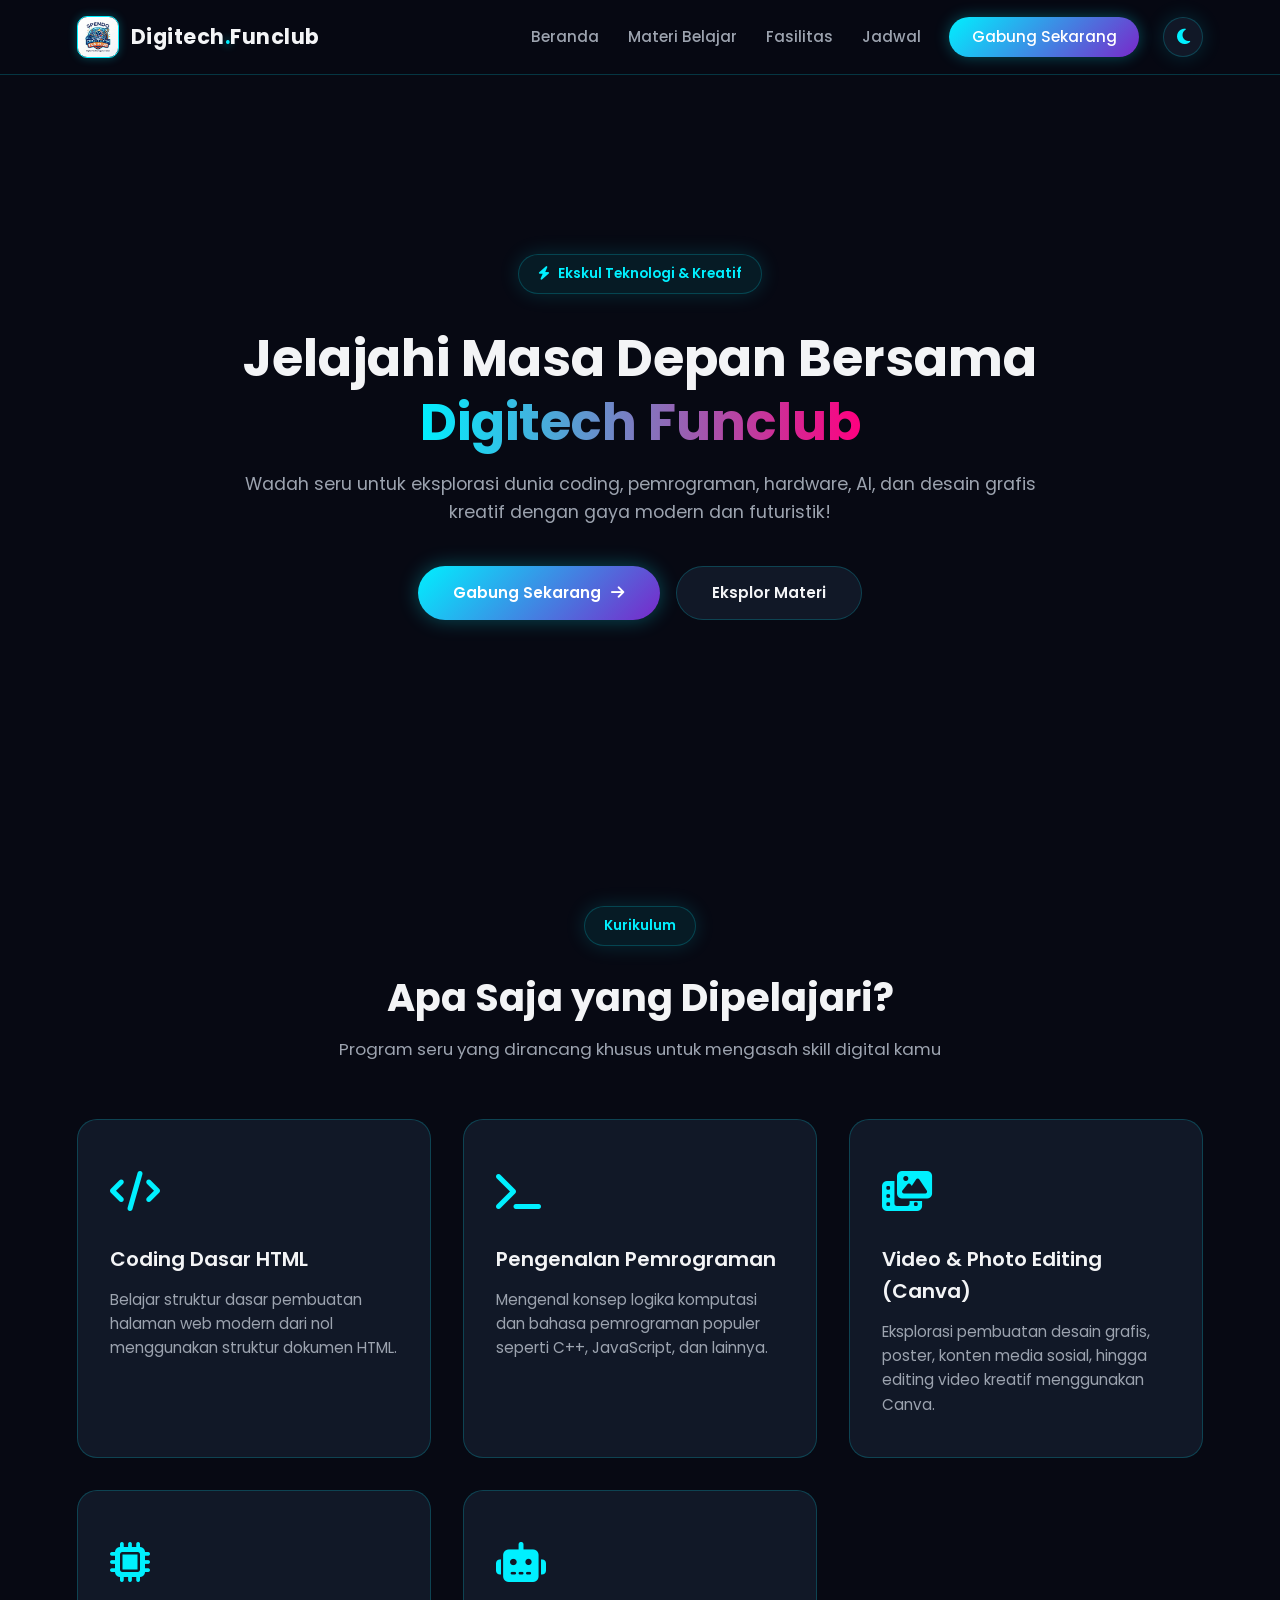
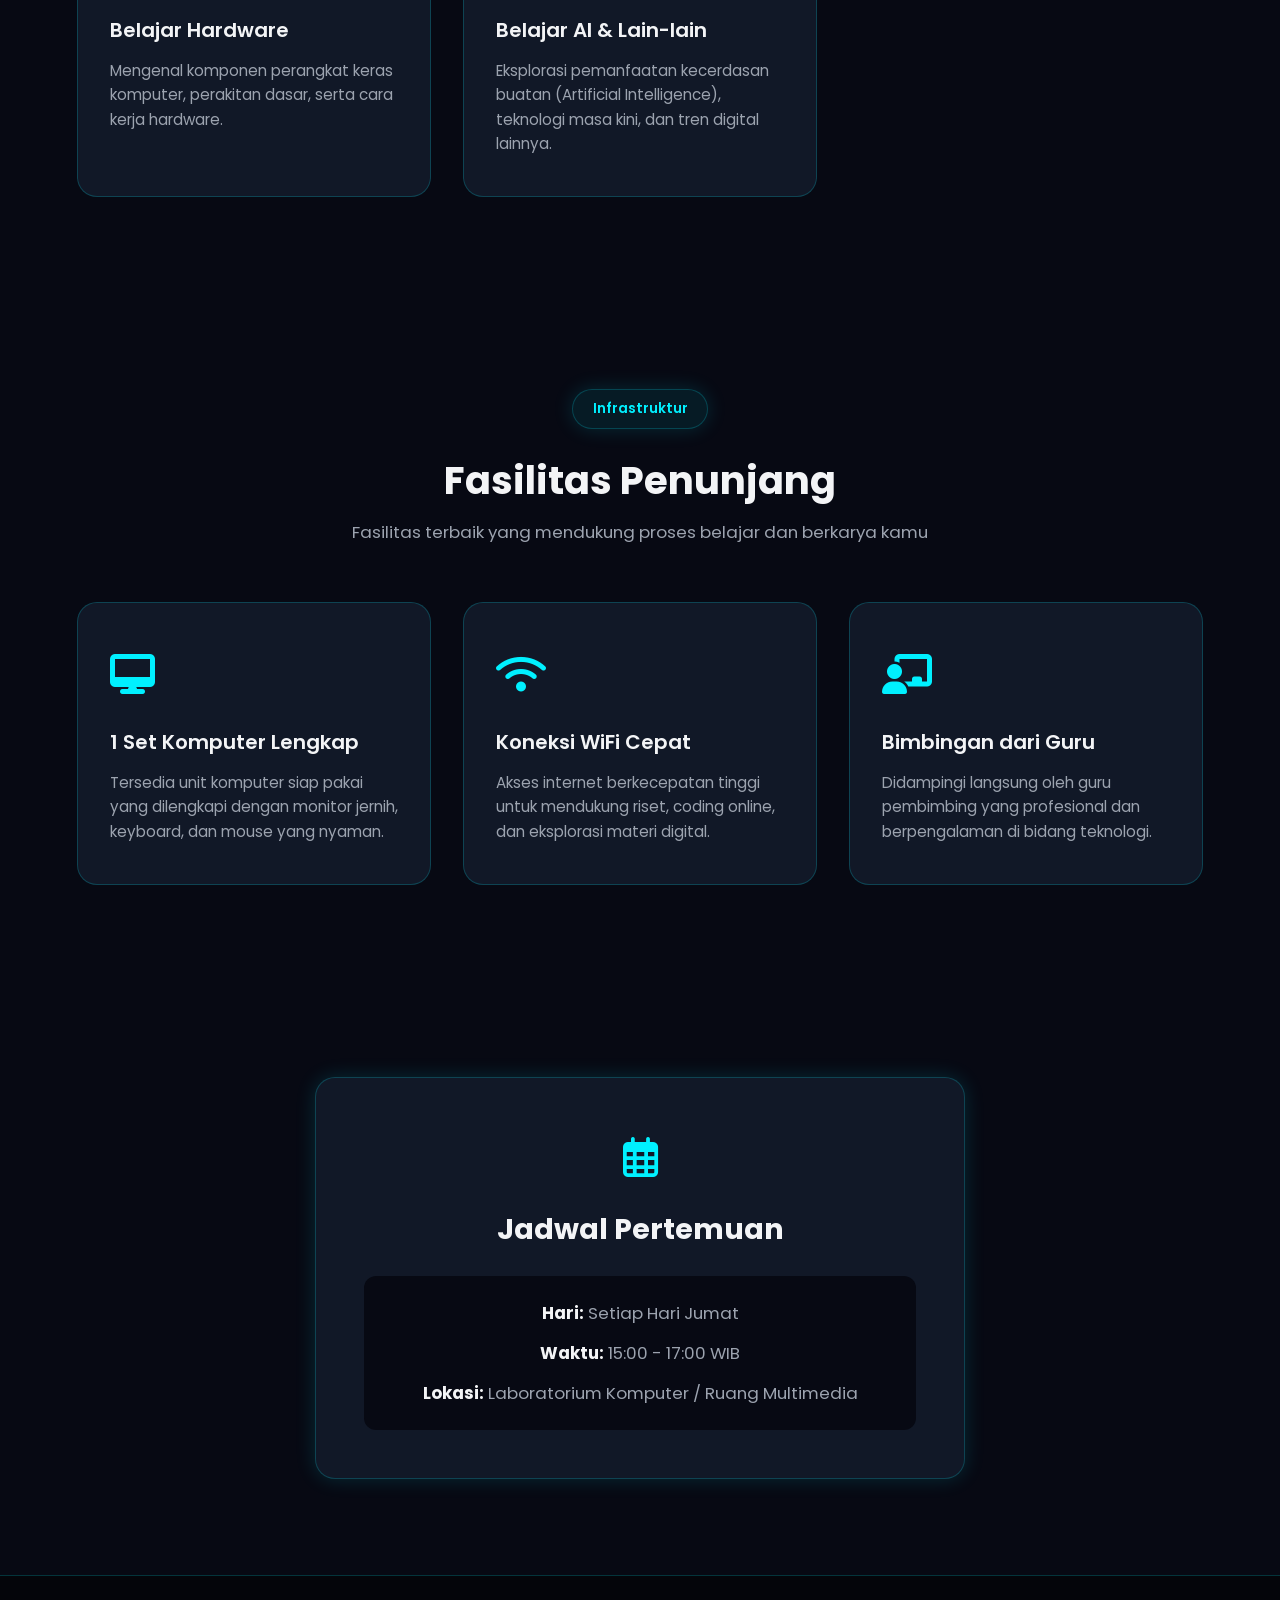
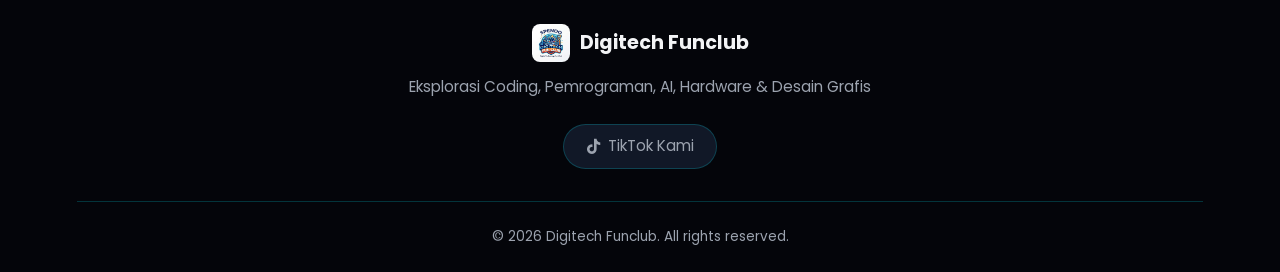
==== index.html @ d25e2eb1 "Update index.html" ====
<!DOCTYPE html>
<html lang="id">
<head>
    <meta charset="UTF-8">
    <meta name="viewport" content="width=device-width, initial-scale=1.0">
    <title>Digitech Funclub - Ekstrakurikuler Teknologi & Desain</title>

    <!-- Favicon (Logo Tab Browser) -->
    <link rel="icon" type="image/jpeg" href="logo.jpg">

    <!-- Open Graph Meta Tags -->
    <meta property="og:title" content="Digitech Funclub - Ekskul Teknologi & Desain">
    <meta property="og:description" content="Wadah seru untuk eksplorasi dunia coding, pemrograman, hardware, AI, dan desain grafis kreatif.">
    <meta property="og:image" content="logo.jpg">
    <meta property="og:type" content="website">

    <link rel="stylesheet" href="style.css">
    <!-- Google Fonts & Font Awesome Icons -->
    <link href="https://fonts.googleapis.com/css2?family=Poppins:wght@300;400;600;700&display=swap" rel="stylesheet">
    <link rel="stylesheet" href="https://cdnjs.cloudflare.com/ajax/libs/font-awesome/6.4.0/css/all.min.css">
</head>
<body class="theme-dark">

    <!-- Header / Navbar -->
    <header class="navbar">
        <div class="logo-container">
            <img src="logo.jpg" alt="logo">
            <span class="brand-name">Digitech<span class="neon-dot">.</span>Funclub</span>
        </div>
        <nav class="nav-links" id="navLinks">
            <a href="#home">Beranda</a>
            <a href="#materi">Materi Belajar</a>
            <a href="#fasilitas">Fasilitas</a>
            <a href="#jadwal">Jadwal</a>
            <a href="daftar.html" class="nav-btn">Gabung Sekarang</a>
        </nav>

        <!-- Tombol Switch Tema -->
        <div class="theme-toggle" id="themeToggle" title="Ganti Tema">
            <i class="fas fa-moon" id="themeIcon"></i>
        </div>

        <div class="menu-toggle" id="menuToggle">
            <i class="fas fa-bars"></i>
        </div>
    </header>

    <!-- Hero Section -->
    <section id="home" class="hero">
        <div class="hero-content">
            <span class="badge"><i class="fas fa-bolt"></i> Ekskul Teknologi & Kreatif</span>
            <h1>Jelajahi Masa Depan Bersama <br><span class="highlight">Digitech Funclub</span></h1>
            <p>Wadah seru untuk eksplorasi dunia coding, pemrograman, hardware, AI, dan desain grafis kreatif dengan gaya modern dan futuristik!</p>
            <div class="hero-btns">
                <a href="#kontak" class="btn btn-primary">Gabung Sekarang <i class="fas fa-arrow-right"></i></a>
                <a href="#materi" class="btn btn-secondary">Eksplor Materi</a>
            </div>
        </div>
    </section>

    <!-- Materi Pembelajaran -->
    <section id="materi" class="materi-section">
        <div class="section-header">
            <span class="sub-badge">Kurikulum</span>
            <h2 class="section-title">Apa Saja yang Dipelajari?</h2>
            <p class="section-subtitle">Program seru yang dirancang khusus untuk mengasah skill digital kamu</p>
        </div>

        <div class="cards-grid">
            
            <div class="card">
                <div class="card-icon"><i class="fas fa-code"></i></div>
                <h3>Coding Dasar HTML</h3>
                <p>Belajar struktur dasar pembuatan halaman web modern dari nol menggunakan struktur dokumen HTML.</p>
            </div>

            <div class="card">
                <div class="card-icon"><i class="fas fa-terminal"></i></div>
                <h3>Pengenalan Pemrograman</h3>
                <p>Mengenal konsep logika komputasi dan bahasa pemrograman populer seperti C++, JavaScript, dan lainnya.</p>
            </div>

            <div class="card">
                <div class="card-icon"><i class="fas fa-photo-video"></i></div>
                <h3>Video & Photo Editing (Canva)</h3>
                <p>Eksplorasi pembuatan desain grafis, poster, konten media sosial, hingga editing video kreatif menggunakan Canva.</p>
            </div>

            <div class="card">
                <div class="card-icon"><i class="fas fa-microchip"></i></div>
                <h3>Belajar Hardware</h3>
                <p>Mengenal komponen perangkat keras komputer, perakitan dasar, serta cara kerja hardware.</p>
            </div>

            <div class="card">
                <div class="card-icon"><i class="fas fa-robot"></i></div>
                <h3>Belajar AI & Lain-lain</h3>
                <p>Eksplorasi pemanfaatan kecerdasan buatan (Artificial Intelligence), teknologi masa kini, dan tren digital lainnya.</p>
            </div>

        </div>
    </section>

    <!-- Fasilitas Section -->
    <section id="fasilitas" class="fasilitas-section">
        <div class="section-header">
            <span class="sub-badge">Infrastruktur</span>
            <h2 class="section-title">Fasilitas Penunjang</h2>
            <p class="section-subtitle">Fasilitas terbaik yang mendukung proses belajar dan berkarya kamu</p>
        </div>

        <div class="cards-grid">
            
            <div class="card">
                <div class="card-icon"><i class="fas fa-desktop"></i></div>
                <h3>1 Set Komputer Lengkap</h3>
                <p>Tersedia unit komputer siap pakai yang dilengkapi dengan monitor jernih, keyboard, dan mouse yang nyaman.</p>
            </div>

            <div class="card">
                <div class="card-icon"><i class="fas fa-wifi"></i></div>
                <h3>Koneksi WiFi Cepat</h3>
                <p>Akses internet berkecepatan tinggi untuk mendukung riset, coding online, dan eksplorasi materi digital.</p>
            </div>

            <div class="card">
                <div class="card-icon"><i class="fas fa-chalkboard-teacher"></i></div>
                <h3>Bimbingan dari Guru</h3>
                <p>Didampingi langsung oleh guru pembimbing yang profesional dan berpengalaman di bidang teknologi.</p>
            </div>

        </div>
    </section>

    <!-- Jadwal Kegiatan -->
    <section id="jadwal" class="jadwal-section">
        <div class="jadwal-box">
            <div class="jadwal-icon"><i class="far fa-calendar-alt"></i></div>
            <h2>Jadwal Pertemuan</h2>
            <div class="jadwal-detail">
                <p><strong>Hari:</strong> Setiap Hari Jumat</p>
                <p><strong>Waktu:</strong> 15:00 - 17:00 WIB</p>
                <p><strong>Lokasi:</strong> Laboratorium Komputer / Ruang Multimedia</p>
            </div>
        </div>
    </section>

    <!-- Footer -->
    <footer>
        <div class="footer-content">
            <div class="footer-logo">
                <img src="logo.jpg" alt="logo">
                <h3>Digitech Funclub</h3>
            </div>
            <p>Eksplorasi Coding, Pemrograman, AI, Hardware & Desain Grafis</p>
            <div class="socials">
                <a href="https://www.tiktok.com/@spendo.id" target="_blank" aria-label="TikTok"><i class="fab fa-tiktok"></i> TikTok Kami</a>
            </div>
        </div>
        <div class="footer-bottom">
            <p>&copy; 2026 Digitech Funclub. All rights reserved.</p>
        </div>
    </footer>

    <script src="script.js"></script>
</body>
</html>
---- style.css ----
/* Reset & Variabel */
* {
    margin: 0;
    padding: 0;
    box-sizing: border-box;
    font-family: 'Poppins', sans-serif;
    scroll-behavior: smooth;
}

/* Variable Tema Cyber Dark (Default) */
body.theme-dark {
    --bg-deep: #070913;
    --bg-card: #111827;
    --bg-navbar: rgba(7, 9, 19, 0.9);
    --primary: #00f0ff;
    --secondary: #7928ca;
    --accent: #ff007f;
    --text-main: #f3f4f6;
    --text-muted: #9ca3af;
    --border-cyber: rgba(0, 240, 255, 0.2);
    --glow-cyber: 0 0 20px rgba(0, 240, 255, 0.15);
    --input-bg: #070913;
    --footer-bg: #04050a;
}

/* Variable Tema Cyber Light */
body.theme-light {
    --bg-deep: #f0f4f8;
    --bg-card: #ffffff;
    --bg-navbar: rgba(240, 244, 248, 0.95);
    --primary: #0077ff;
    --secondary: #7928ca;
    --accent: #ff007f;
    --text-main: #0f172a;
    --text-muted: #64748b;
    --border-cyber: rgba(0, 119, 255, 0.25);
    --glow-cyber: 0 4px 20px rgba(0, 119, 255, 0.12);
    --input-bg: #f8fafc;
    --footer-bg: #e2e8f0;
}

body {
    background-color: var(--bg-deep);
    color: var(--text-main);
    line-height: 1.6;
    transition: background-color 0.4s ease, color 0.4s ease;
}

/* Header & Navbar - RAPI & JELAS */
.navbar {
    display: flex;
    justify-content: space-between;
    align-items: center;
    padding: 1rem 6%;
    background-color: var(--bg-navbar);
    position: fixed;
    top: 0;
    width: 100%;
    z-index: 1000;
    backdrop-filter: blur(12px);
    border-bottom: 1px solid var(--border-cyber);
    gap: 1.5rem;
}

.logo-container {
    display: flex;
    align-items: center;
    gap: 12px;
    flex-shrink: 0;
}

.logo-container img {
    width: 42px;
    height: 42px;
    object-fit: cover;
    border-radius: 10px;
    border: 1px solid var(--primary);
    box-shadow: 0 0 10px rgba(0, 240, 255, 0.3);
}

.brand-name {
    font-size: 1.3rem;
    font-weight: 700;
    letter-spacing: 0.5px;
    color: var(--text-main);
    white-space: nowrap;
}

.neon-dot {
    color: var(--primary);
    text-shadow: 0 0 8px var(--primary);
}

/* Menu Navigasi - Didorong ke kanan dengan margin-left: auto */
.nav-links {
    display: flex;
    align-items: center;
    gap: 1.8rem;
    margin-left: auto;
}

.nav-links a {
    color: var(--text-muted);
    text-decoration: none;
    font-weight: 500;
    font-size: 0.95rem;
    transition: 0.3s;
    white-space: nowrap;
}

.nav-links a:hover {
    color: var(--primary);
}

.nav-links .nav-btn {
    background: linear-gradient(135deg, var(--primary), var(--secondary));
    color: #fff;
    padding: 0.5rem 1.4rem;
    border-radius: 25px;
    box-shadow: 0 0 15px rgba(0, 240, 255, 0.3);
}

/* Tombol Switch Tema */
.theme-toggle {
    width: 40px;
    height: 40px;
    border-radius: 50%;
    background-color: var(--bg-card);
    border: 1px solid var(--border-cyber);
    color: var(--primary);
    display: flex;
    justify-content: center;
    align-items: center;
    cursor: pointer;
    font-size: 1.1rem;
    transition: 0.3s;
    box-shadow: var(--glow-cyber);
    flex-shrink: 0;
}

.theme-toggle:hover {
    transform: scale(1.1);
    border-color: var(--primary);
}

.menu-toggle {
    display: none;
    font-size: 1.5rem;
    color: var(--primary);
    cursor: pointer;
}

/* Hero Section */
.hero {
    min-height: 90vh;
    display: flex;
    justify-content: center;
    align-items: center;
    text-align: center;
    padding: 8rem 1rem 4rem;
    position: relative;
    overflow: hidden;
}

.hero-content {
    max-width: 800px;
    z-index: 2;
}

.badge, .sub-badge {
    display: inline-flex;
    align-items: center;
    gap: 8px;
    background-color: rgba(0, 240, 255, 0.08);
    color: var(--primary);
    padding: 0.5rem 1.2rem;
    border-radius: 25px;
    font-size: 0.85rem;
    font-weight: 600;
    border: 1px solid var(--border-cyber);
    box-shadow: var(--glow-cyber);
    margin-bottom: 1rem;
}

.hero h1 {
    font-size: 3.2rem;
    font-weight: 700;
    margin: 1rem 0;
    line-height: 1.25;
}

.highlight {
    background: linear-gradient(90deg, var(--primary), var(--accent));
    -webkit-background-clip: text;
    -webkit-text-fill-color: transparent;
}

.hero p {
    font-size: 1.1rem;
    color: var(--text-muted);
    margin-bottom: 2.5rem;
}

.hero-btns {
    display: flex;
    justify-content: center;
    gap: 1rem;
    flex-wrap: wrap;
}

/* Buttons */
.btn {
    display: inline-flex;
    align-items: center;
    gap: 10px;
    padding: 0.85rem 2.2rem;
    border-radius: 30px;
    font-weight: 600;
    text-decoration: none;
    transition: 0.3s;
    border: none;
    cursor: pointer;
    font-size: 0.95rem;
}

.btn-primary {
    background: linear-gradient(135deg, var(--primary), var(--secondary));
    color: #fff;
    box-shadow: 0 0 20px rgba(0, 240, 255, 0.3);
}

.btn-primary:hover {
    transform: translateY(-3px);
    box-shadow: 0 0 30px rgba(0, 240, 255, 0.6);
}

.btn-secondary {
    background-color: var(--bg-card);
    color: var(--text-main);
    border: 1px solid var(--border-cyber);
}

.btn-secondary:hover {
    border-color: var(--primary);
    color: var(--primary);
}

.btn-block {
    width: 100%;
    justify-content: center;
}

/* Sections Common */
.materi-section, .fasilitas-section, .jadwal-section, .kontak-section {
    padding: 6rem 6%;
}

.section-header {
    text-align: center;
    margin-bottom: 3.5rem;
}

.section-title {
    font-size: 2.4rem;
    font-weight: 700;
    margin-top: 0.3rem;
}

.section-subtitle {
    color: var(--text-muted);
    font-size: 1.05rem;
    margin-top: 0.5rem;
}

/* Cards Grid */
.cards-grid {
    display: grid;
    grid-template-columns: repeat(auto-fit, minmax(280px, 1fr));
    gap: 2rem;
}

.card {
    background-color: var(--bg-card);
    padding: 2.5rem 2rem;
    border-radius: 20px;
    border: 1px solid var(--border-cyber);
    transition: 0.4s ease;
    position: relative;
    overflow: hidden;
}

.card:hover {
    transform: translateY(-8px);
    box-shadow: var(--glow-cyber);
}

.card-icon {
    font-size: 2.5rem;
    color: var(--primary);
    margin-bottom: 1.2rem;
}

.card h3 {
    font-size: 1.25rem;
    margin-bottom: 0.8rem;
    font-weight: 600;
}

.card p {
    color: var(--text-muted);
    font-size: 0.95rem;
}

/* Jadwal Section */
.jadwal-section {
    display: flex;
    justify-content: center;
}

.jadwal-box {
    width: 100%;
    max-width: 650px;
    background-color: var(--bg-card);
    padding: 3rem;
    border-radius: 20px;
    border: 1px solid var(--border-cyber);
    box-shadow: var(--glow-cyber);
    text-align: center;
}

.jadwal-icon {
    font-size: 2.5rem;
    color: var(--primary);
    margin-bottom: 1rem;
}

.jadwal-box h2 {
    font-size: 1.8rem;
    margin-bottom: 1.5rem;
}

.jadwal-detail {
    display: flex;
    flex-direction: column;
    gap: 0.8rem;
    font-size: 1.05rem;
    color: var(--text-muted);
    background: var(--input-bg);
    padding: 1.5rem;
    border-radius: 12px;
}

.jadwal-detail strong {
    color: var(--text-main);
}

/* Kontak / Form Section */
.kontak-container {
    max-width: 550px;
    margin: 0 auto;
    background-color: var(--bg-card);
    padding: 3rem;
    border-radius: 24px;
    border: 1px solid var(--border-cyber);
    box-shadow: var(--glow-cyber);
    text-align: center;
}

.kontak-container h2 {
    font-size: 2.2rem;
    margin: 0.3rem 0;
}

.kontak-container p {
    color: var(--text-muted);
    margin-bottom: 2rem;
}

.join-form {
    display: flex;
    flex-direction: column;
    gap: 1.2rem;
}

.form-group input {
    width: 100%;
    padding: 1rem 1.2rem;
    border-radius: 12px;
    border: 1px solid var(--border-cyber);
    background-color: var(--input-bg);
    color: var(--text-main);
    font-size: 0.95rem;
    outline: none;
    transition: 0.3s;
}

.form-group input:focus {
    border-color: var(--primary);
}

.form-status {
    margin-top: 1rem;
    font-size: 0.95rem;
    color: #34d399;
}

/* Footer */
footer {
    background-color: var(--footer-bg);
    padding: 3rem 6% 1.5rem;
    border-top: 1px solid var(--border-cyber);
    text-align: center;
}

.footer-logo {
    display: flex;
    justify-content: center;
    align-items: center;
    gap: 10px;
    margin-bottom: 0.8rem;
}

.footer-logo img {
    width: 38px;
    height: 38px;
    border-radius: 8px;
}

.footer-logo h3 {
    font-size: 1.2rem;
}

footer > .footer-content > p {
    color: var(--text-muted);
    font-size: 0.95rem;
}

.socials {
    margin: 1.5rem 0;
}

.socials a {
    display: inline-flex;
    align-items: center;
    gap: 8px;
    color: var(--text-muted);
    text-decoration: none;
    font-size: 0.95rem;
    padding: 0.6rem 1.4rem;
    background-color: var(--bg-card);
    border-radius: 25px;
    border: 1px solid var(--border-cyber);
    transition: 0.3s;
}

.socials a:hover {
    color: #fff;
    background-color: #ff0050;
    border-color: #ff0050;
}

.footer-bottom {
    font-size: 0.85rem;
    color: var(--text-muted);
    margin-top: 2rem;
    border-top: 1px solid var(--border-cyber);
    padding-top: 1.5rem;
}

/* Responsif Mobile (HP) */
@media (max-width: 768px) {
    .menu-toggle {
        display: block;
    }

    .nav-links {
        display: none;
        flex-direction: column;
        position: absolute;
        top: 100%;
        left: 0;
        width: 100%;
        background-color: var(--bg-navbar);
        padding: 2rem 0;
        text-align: center;
        border-bottom: 1px solid var(--border-cyber);
        margin-left: 0;
    }

    .nav-links.active {
        display: flex;
    }

    .hero h1 {
        font-size: 2.3rem;
    }

    .hero {
        padding-top: 7rem;
    }

    .kontak-container, .jadwal-box {
        padding: 2rem 1.5rem;
    }
}
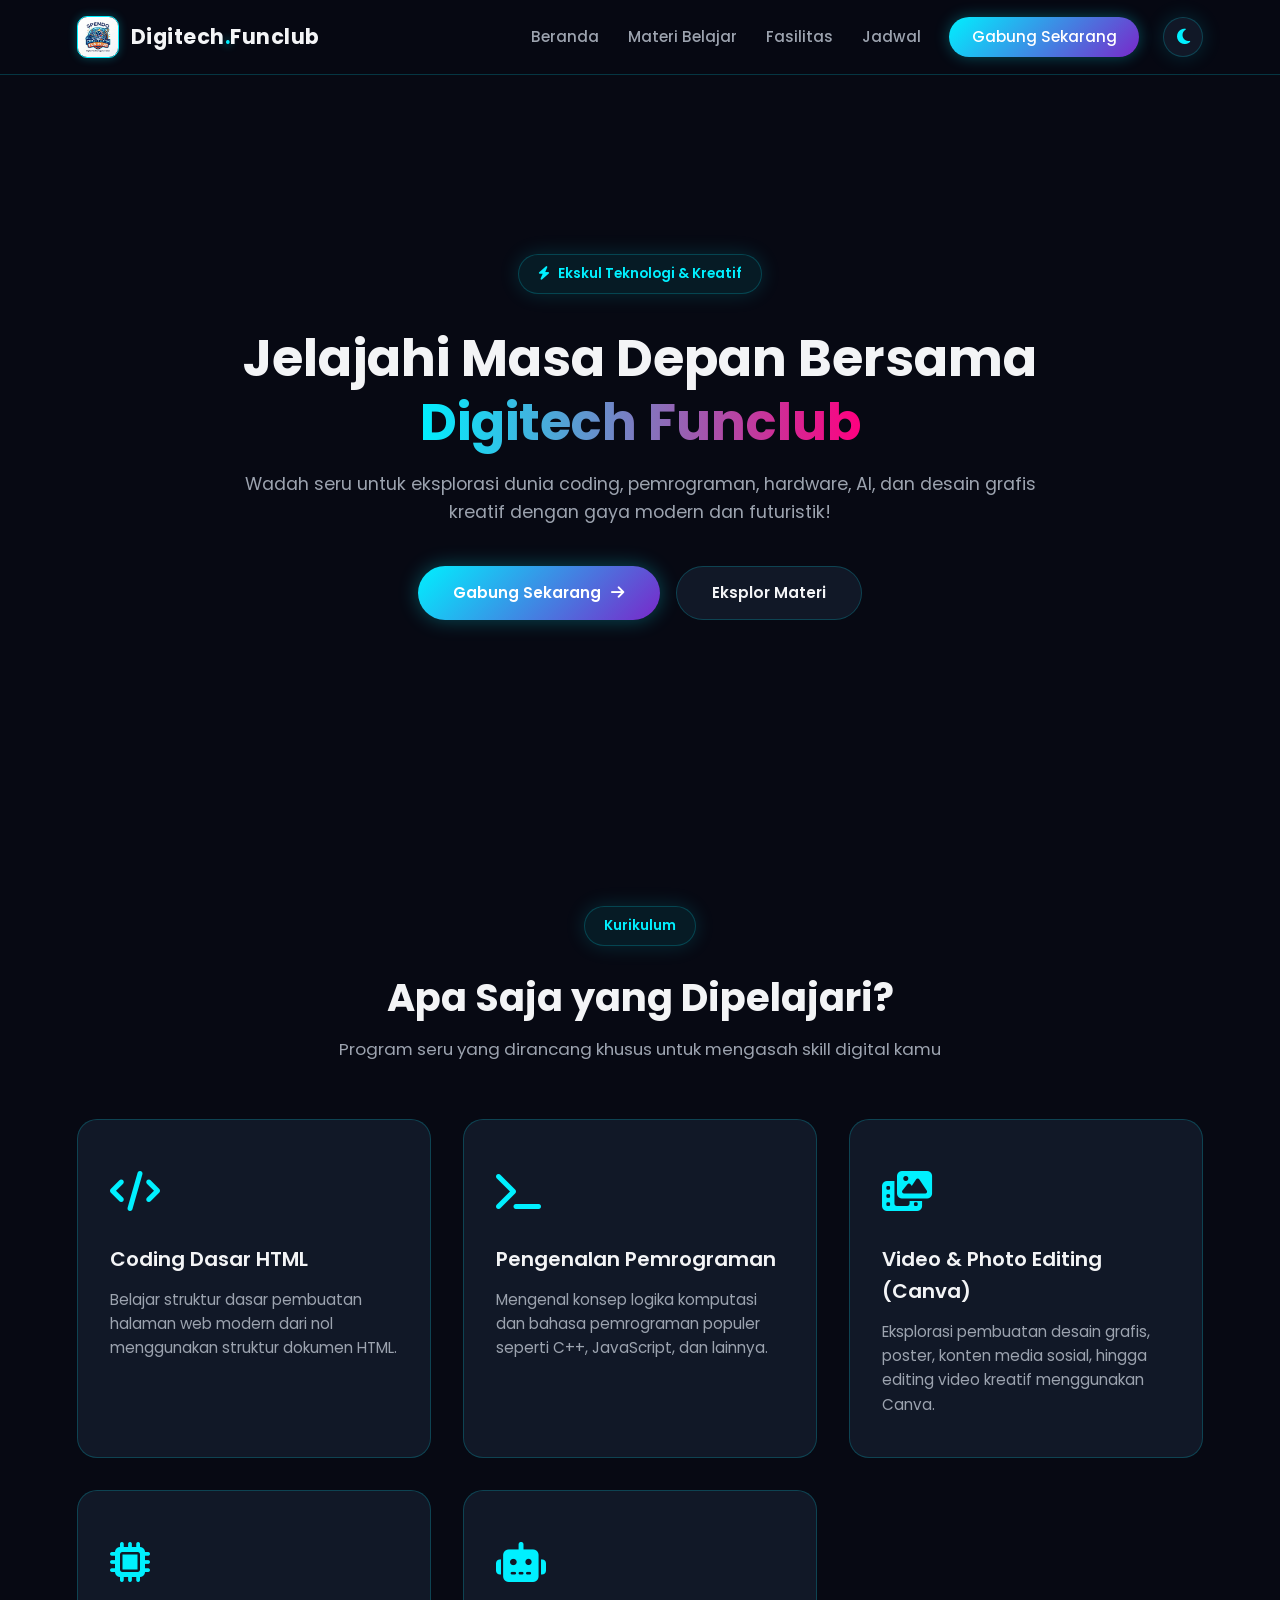
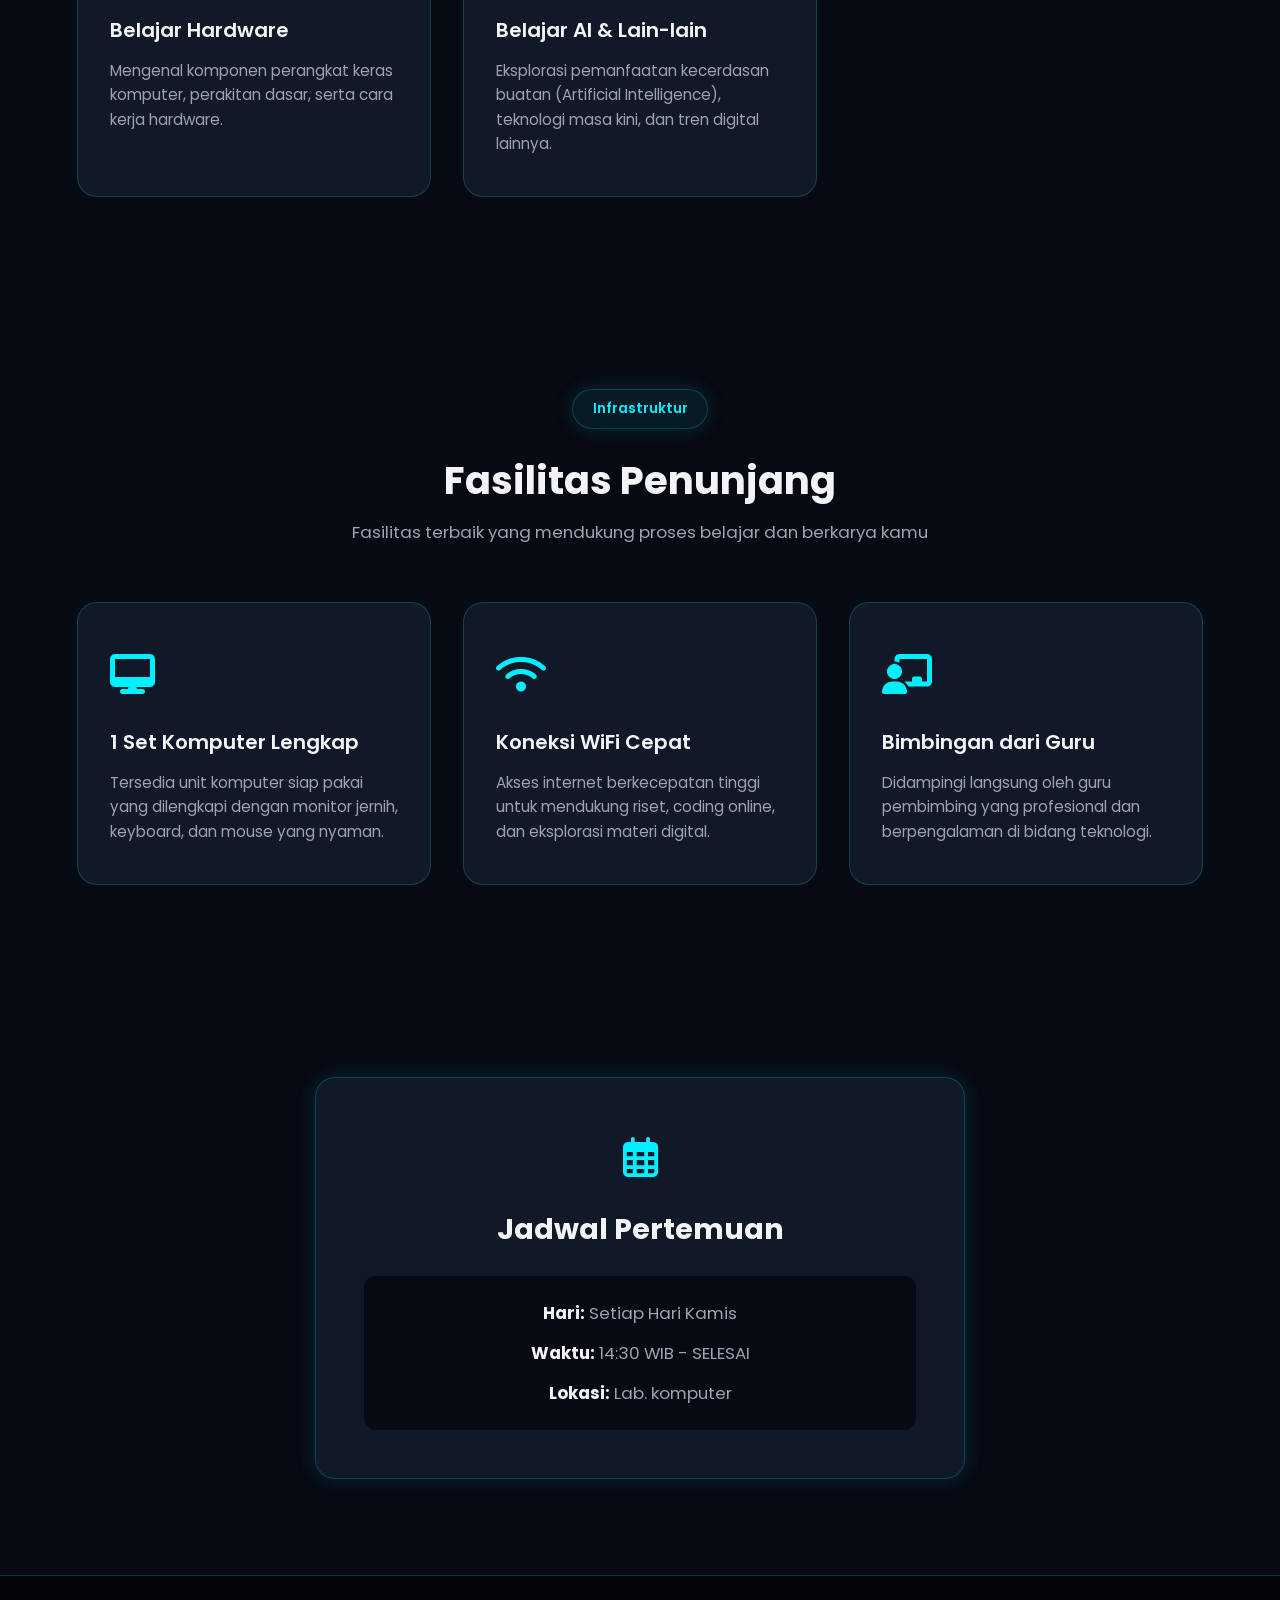
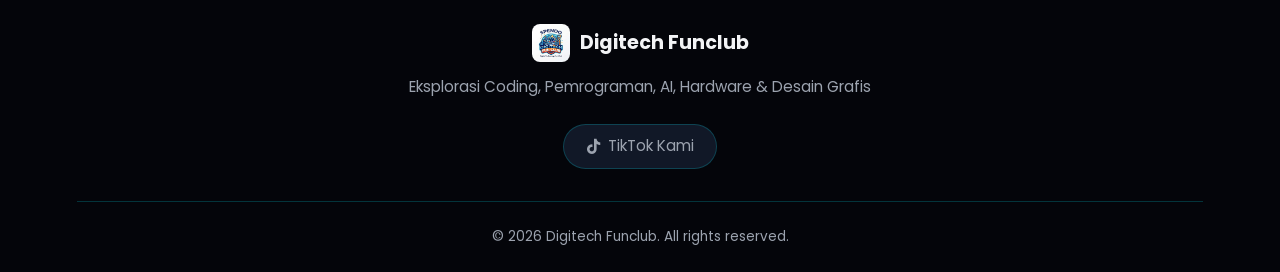
==== commit 735a753f: "Update index.html" ====
--- a/index.html
+++ b/index.html
@@ -27,13 +27,13 @@
             <img src="logo.jpg" alt="logo">
             <span class="brand-name">Digitech<span class="neon-dot">.</span>Funclub</span>
         </div>
-        <nav class="nav-links" id="navLinks">
-            <a href="#home">Beranda</a>
-            <a href="#materi">Materi Belajar</a>
-            <a href="#fasilitas">Fasilitas</a>
-            <a href="#jadwal">Jadwal</a>
-            <a href="daftar.html" class="nav-btn">Gabung Sekarang</a>
-        </nav>
+      <nav class="nav-links" id="navLinks">
+    <a href="index.html">Beranda</a>
+    <a href="materi.html">Materi Belajar</a>
+    <a href="fasilitas.html">Fasilitas</a>
+    <a href="jadwal.html">Jadwal</a>
+    <a href="daftar.html" class="nav-btn">Gabung Sekarang</a>
+</nav>
 
         <!-- Tombol Switch Tema -->
         <div class="theme-toggle" id="themeToggle" title="Ganti Tema">
@@ -52,8 +52,8 @@
             <h1>Jelajahi Masa Depan Bersama <br><span class="highlight">Digitech Funclub</span></h1>
             <p>Wadah seru untuk eksplorasi dunia coding, pemrograman, hardware, AI, dan desain grafis kreatif dengan gaya modern dan futuristik!</p>
             <div class="hero-btns">
-                <a href="#kontak" class="btn btn-primary">Gabung Sekarang <i class="fas fa-arrow-right"></i></a>
-                <a href="#materi" class="btn btn-secondary">Eksplor Materi</a>
+                <a href="daftar.html" class="btn btn-primary">Gabung Sekarang <i class="fas fa-arrow-right"></i></a>
+                <a href="materi.html" class="btn btn-secondary">Eksplor Materi</a>
             </div>
         </div>
     </section>
@@ -102,7 +102,7 @@
     </section>
 
     <!-- Fasilitas Section -->
-    <section id="fasilitas" class="fasilitas-section">
+    <section id="fasilitass" class="fasilitas-section">
         <div class="section-header">
             <span class="sub-badge">Infrastruktur</span>
             <h2 class="section-title">Fasilitas Penunjang</h2>
@@ -138,9 +138,9 @@
             <div class="jadwal-icon"><i class="far fa-calendar-alt"></i></div>
             <h2>Jadwal Pertemuan</h2>
             <div class="jadwal-detail">
-                <p><strong>Hari:</strong> Setiap Hari Jumat</p>
-                <p><strong>Waktu:</strong> 15:00 - 17:00 WIB</p>
-                <p><strong>Lokasi:</strong> Laboratorium Komputer / Ruang Multimedia</p>
+                <p><strong>Hari:</strong> Setiap Hari Kamis</p>
+                <p><strong>Waktu:</strong> 14:30 WIB - SELESAI</p>
+                <p><strong>Lokasi:</strong> Lab. komputer</p>
             </div>
         </div>
     </section>
